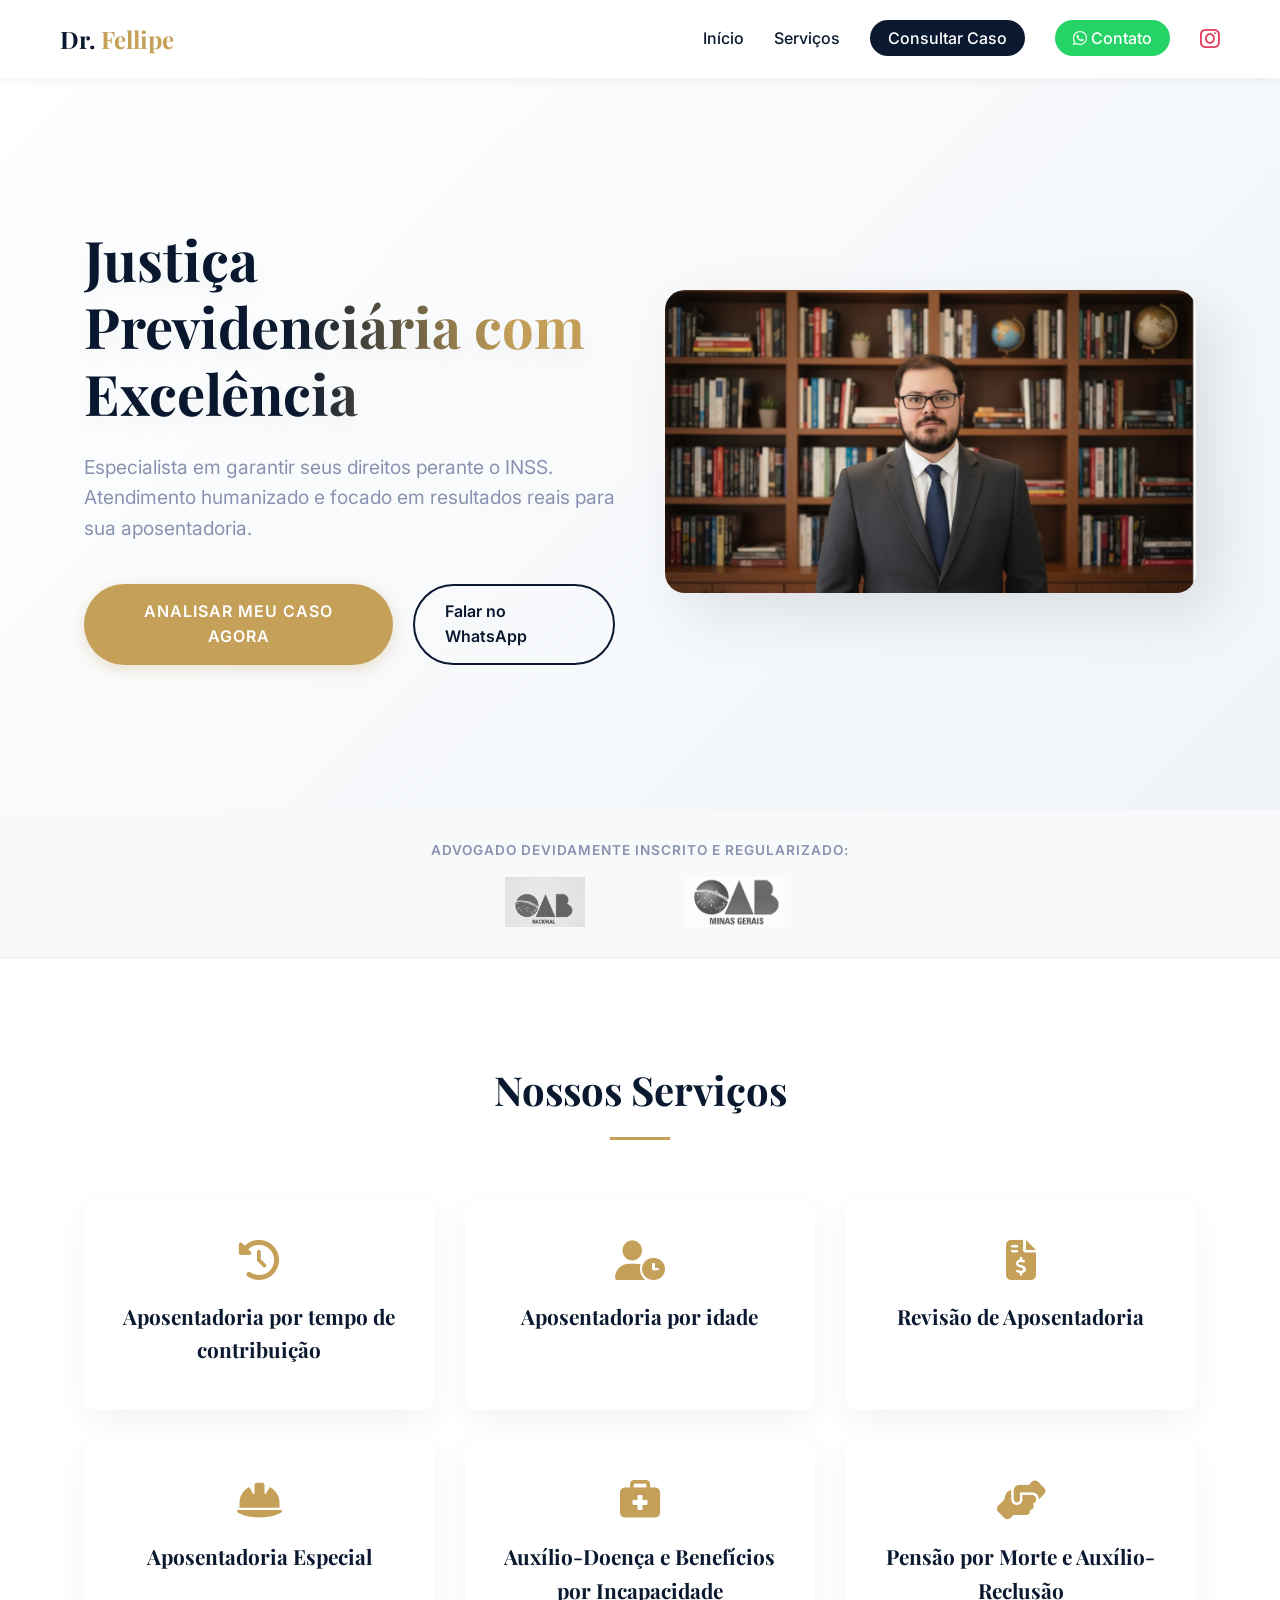
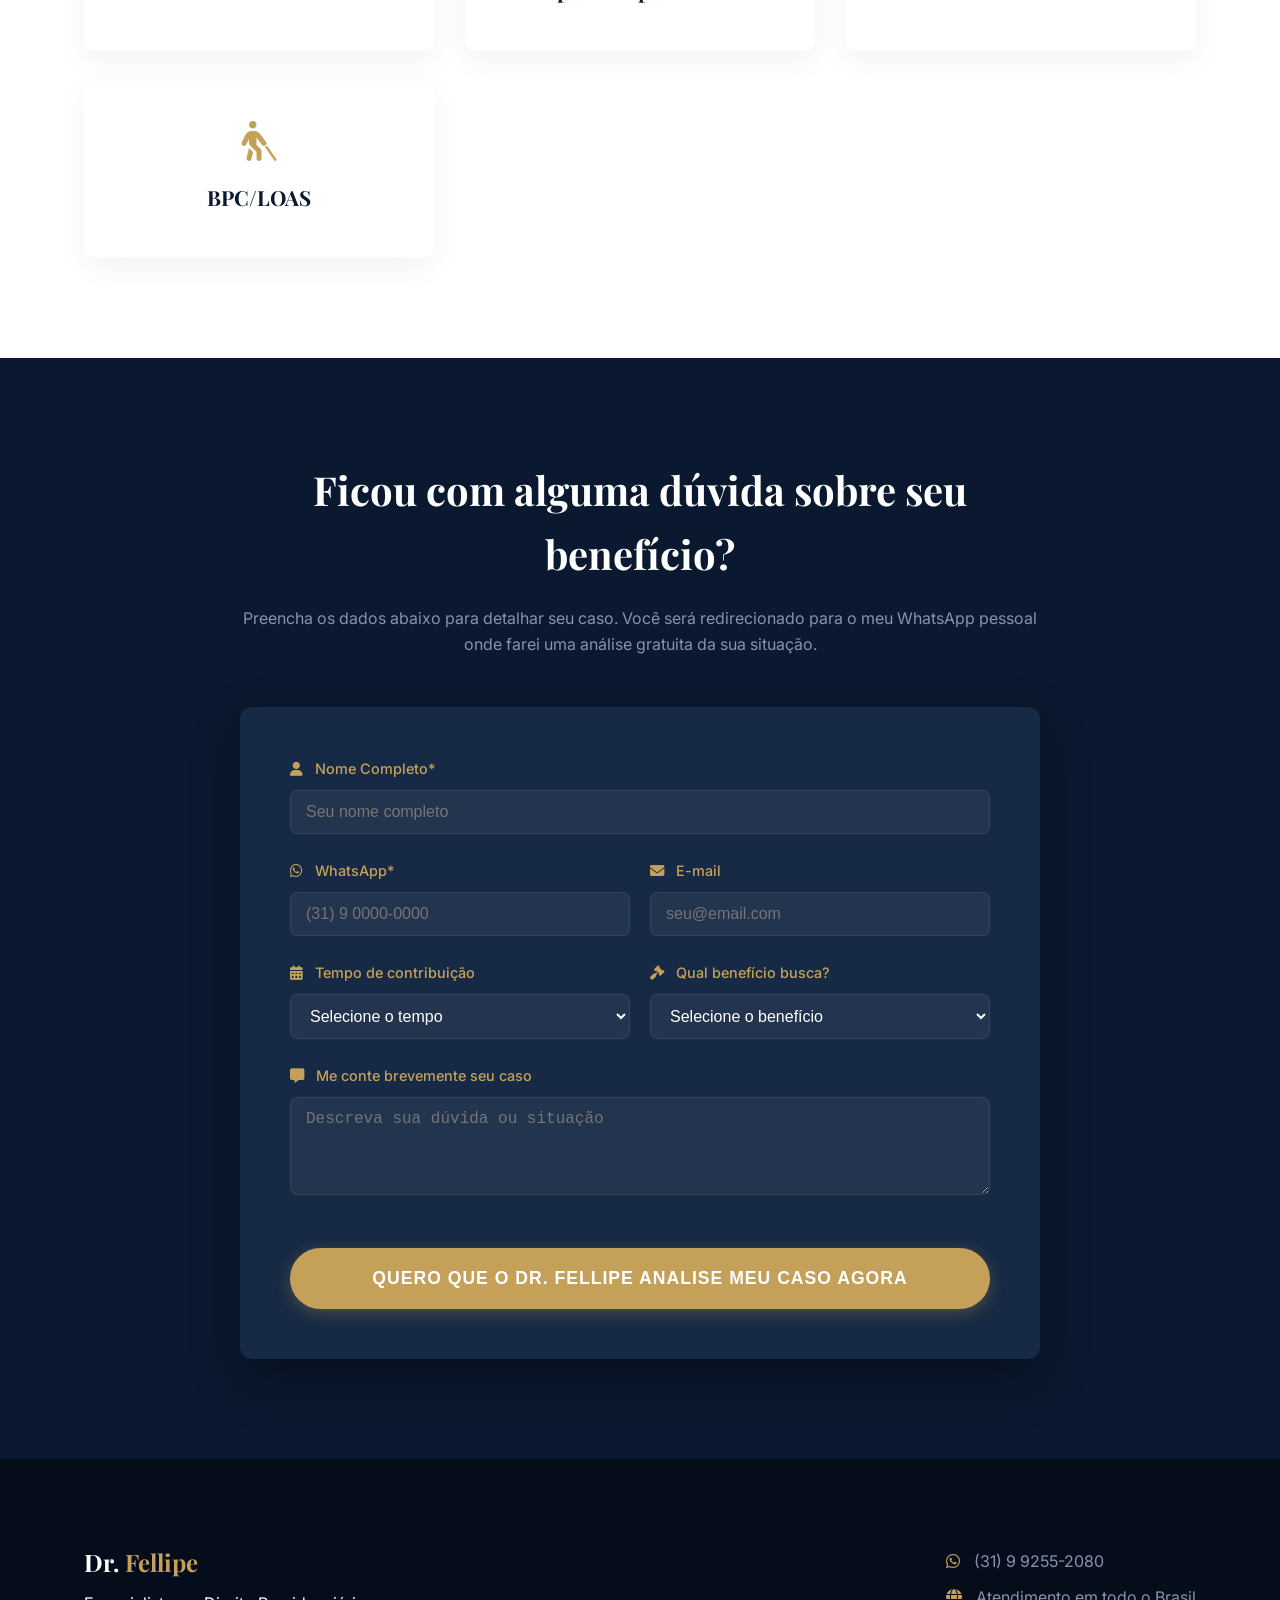
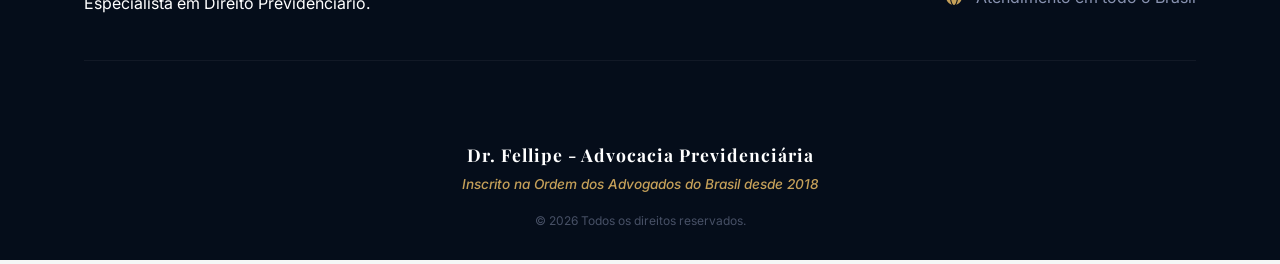
==== index.html @ ccba26e8 "Add files via upload" ====
<!DOCTYPE html>
<html lang="pt-BR">

<head>
    <meta charset="UTF-8">
    <meta name="viewport" content="width=device-width, initial-scale=1.0">
    <title>Dr. Fellipe - Advocacia Previdenciária especializada</title>
    <meta name="description"
        content="Consultoria especializada em aposentadorias, revisões e benefícios do INSS. Dr. Fellipe - Atendimento humanizado e focado em resultados reais para você.">
    <!-- Open Graph -->
    <meta property="og:title" content="Dr. Fellipe - Advocacia Previdenciária">
    <meta property="og:description" content="Sua aposentadoria com quem entende do assunto.">
    <meta property="og:type" content="website">
    <!-- Fonts -->
    <link rel="preconnect" href="https://fonts.googleapis.com">
    <link rel="preconnect" href="https://fonts.gstatic.com" crossorigin>
    <link
        href="https://fonts.googleapis.com/css2?family=Inter:wght@300;400;600;700&family=Playfair+Display:wght@400;700&display=swap"
        rel="stylesheet">
    <!-- Font Awesome -->
    <link rel="stylesheet" href="https://cdnjs.cloudflare.com/ajax/libs/font-awesome/6.4.0/css/all.min.css">
    <!-- Styles -->
    <link rel="stylesheet" href="style.css">
</head>

<body>

    <!-- Header / Nav -->
    <header>
        <nav class="container">
            <div class="logo">Dr. <span>Fellipe</span></div>
            <ul class="nav-links">
                <li><a href="#home">Início</a></li>
                <li><a href="#servicos">Serviços</a></li>
                <li><a href="#analise" class="btn-cta-nav">Consultar Caso</a></li>
                <li><a href="https://wa.me/5531992552080" class="btn-whatsapp-nav"><i class="fab fa-whatsapp"></i>
                        Contato</a></li>
                <li><a href="https://www.instagram.com/fellipe_rosse/" target="_blank" class="nav-instagram"><i
                            class="fab fa-instagram"></i></a></li>
            </ul>
        </nav>
    </header>

    <!-- Hero Section -->
    <section id="home" class="hero">
        <div class="container hero-content">
            <div class="hero-text">
                <h1>Justiça Previdenciária com <span class="highlight">Excelência</span></h1>
                <p>Especialista em garantir seus direitos perante o INSS. Atendimento humanizado e focado em resultados
                    reais para sua aposentadoria.</p>
                <div class="hero-btns">
                    <a href="#analise" class="btn btn-gold">Analisar meu caso agora</a>
                    <a href="https://wa.me/5531992552080" class="btn-outline">Falar no WhatsApp</a>
                </div>
            </div>
            <div class="hero-image">
                <img src="dr-fellipe.jpg" alt="Dr. Fellipe - Advogado Previdenciarista">
            </div>
        </div>
    </section>

    <!-- Trust Section (OAB Logos) -->
    <section class="trust-section">
        <div class="container trust-container">
            <p>Advogado devidamente inscrito e regularizado:</p>
            <div class="logo-grid">
                <div class="trust-logo">
                    <img src="oab-nacional.png" alt="OAB Nacional - Conselho Federal"
                        onerror="this.parentElement.innerHTML='<span class=\'logo-placeholder\'>OAB Nacional</span>'">
                </div>
                <div class="trust-logo">
                    <img src="oab-mg.png" alt="OAB Minas Gerais"
                        onerror="this.parentElement.innerHTML='<span class=\'logo-placeholder\'>OAB MG</span>'">
                </div>
            </div>
        </div>
    </section>

    <!-- Services Section -->
    <section id="servicos" class="services">
        <div class="container">
            <h2 class="section-title">Nossos Serviços</h2>
            <div class="services-grid">
                <!-- Cards will be styled in CSS -->
                <div class="service-card">
                    <i class="fas fa-history"></i>
                    <h3>Aposentadoria por tempo de contribuição</h3>
                    <p class="service-description">Para quem completou o tempo necessário antes ou depois da Reforma da
                        Previdência.</p>
                </div>
                <div class="service-card">
                    <i class="fas fa-user-clock"></i>
                    <h3>Aposentadoria por idade</h3>
                    <p class="service-description">Garantia para quem atingiu a idade mínima e o tempo de carência
                        exigido.</p>
                </div>
                <div class="service-card">
                    <i class="fas fa-file-invoice-dollar"></i>
                    <h3>Revisão de Aposentadoria</h3>
                    <p class="service-description">Analise se o cálculo do seu benefício está correto e se você pode
                        receber atrasados.</p>
                </div>
                <div class="service-card">
                    <i class="fas fa-hard-hat"></i>
                    <h3>Aposentadoria Especial</h3>
                    <p class="service-description">Benefício para trabalhadores expostos a agentes nocivos à saúde ou
                        perigosos.</p>
                </div>
                <div class="service-card">
                    <i class="fas fa-briefcase-medical"></i>
                    <h3>Auxílio-Doença e Benefícios por Incapacidade</h3>
                    <p class="service-description">Suporte para quem está temporariamente ou permanentemente incapaz de
                        trabalhar.</p>
                </div>
                <div class="service-card">
                    <i class="fas fa-hands-helping"></i>
                    <h3>Pensão por Morte e Auxílio-Reclusão</h3>
                    <p class="service-description">Proteção financeira para os dependentes do segurado em momentos
                        difíceis.</p>
                </div>
                <div class="service-card">
                    <i class="fas fa-blind"></i>
                    <h3>BPC/LOAS</h3>
                    <p class="service-description">Benefício assistencial para idosos ou pessoas com deficiência em
                        situação de vulnerabilidade.</p>
                </div>
            </div>
        </div>
    </section>

    <!-- Funnel / Lead Generation Section -->
    <section id="analise" class="funnel">
        <div class="container">
            <div class="funnel-container">
                <div class="funnel-header">
                    <h2>Ficou com alguma dúvida sobre seu benefício?</h2>
                    <p>Preencha os dados abaixo para detalhar seu caso. Você será redirecionado para o meu WhatsApp
                        pessoal onde farei uma análise gratuita da sua situação.</p>
                </div>
                <form id="leadForm" class="lead-form">
                    <div class="form-group">
                        <label for="nome"><i class="fas fa-user"></i> Nome Completo*</label>
                        <input type="text" id="nome" name="nome" placeholder="Seu nome completo" required>
                    </div>

                    <div class="form-row">
                        <div class="form-group">
                            <label for="whatsapp"><i class="fab fa-whatsapp"></i> WhatsApp*</label>
                            <input type="text" id="whatsapp" name="whatsapp" placeholder="(31) 9 0000-0000" required>
                        </div>
                        <div class="form-group">
                            <label for="email"><i class="fas fa-envelope"></i> E-mail</label>
                            <input type="email" id="email" name="email" placeholder="seu@email.com">
                        </div>
                    </div>

                    <div class="form-row">
                        <div class="form-group">
                            <label for="tempo"><i class="fas fa-calendar-alt"></i> Tempo de contribuição</label>
                            <select id="tempo" name="tempo">
                                <option value="">Selecione o tempo</option>
                                <option value="menos-15">Menos de 15 anos</option>
                                <option value="15-25">15 a 25 anos</option>
                                <option value="25-35">25 a 35 anos</option>
                                <option value="mais-35">Mais de 35 anos</option>
                                <option value="não-sei">Não sei ao certo</option>
                            </select>
                        </div>
                        <div class="form-group">
                            <label for="beneficio"><i class="fas fa-gavel"></i> Qual benefício busca?</label>
                            <select id="beneficio" name="beneficio">
                                <option value="">Selecione o benefício</option>
                                <option value="tempo">Aposentadoria por tempo</option>
                                <option value="especial">Aposentadoria especial</option>
                                <option value="revisao">Revisão de benefício</option>
                                <option value="auxilio">Auxílio-doença</option>
                                <option value="pensao">Pensão</option>
                                <option value="outro">Outro</option>
                            </select>
                        </div>
                    </div>

                    <div class="form-group">
                        <label for="caso"><i class="fas fa-comment-alt"></i> Me conte brevemente seu caso</label>
                        <textarea id="caso" name="caso" rows="4"
                            placeholder="Descreva sua dúvida ou situação"></textarea>
                    </div>

                    <button type="submit" class="btn btn-gold btn-block">
                        Quero que o Dr. Fellipe analise meu caso agora
                    </button>
                </form>
            </div>
        </div>
    </section>

    </section>

    <footer>
        <div class="container">
            <div class="footer-content">
                <div class="footer-info">
                    <div class="logo">Dr. <span>Fellipe</span></div>
                    <p>Especialista em Direito Previdenciário.</p>
                </div>
                <div class="footer-contact">
                    <p><i class="fab fa-whatsapp"></i> (31) 9 9255-2080</p>
                    <p><i class="fas fa-globe"></i> Atendimento em todo o Brasil</p>
                </div>
            </div>
            <div class="footer-bottom">
                <p class="footer-credential">Dr. Fellipe - Advocacia Previdenciária</p>
                <p class="footer-oab">Inscrito na Ordem dos Advogados do Brasil desde 2018</p>
                <p class="footer-rights">&copy; 2026 Todos os direitos reservados.</p>
            </div>
        </div>
    </footer>

    <script src="script.js"></script>
</body>

</html>
---- style.css ----
:root {
    /* Color Palette */
    --primary-dark: #0A192F;
    --primary-light: #172A45;
    --accent-gold: #C5A059;
    --accent-gold-hover: #D4AF37;
    --text-light: #F8F9FA;
    --text-muted: #8892B0;
    --white: #FFFFFF;
    --bg-light: #F4F7F6;

    /* Typography */
    --font-heading: 'Playfair Display', serif;
    --font-body: 'Inter', sans-serif;

    /* Glassmorphism */
    --glass-bg: rgba(255, 255, 255, 0.05);
    --glass-border: rgba(255, 255, 255, 0.1);
    --glass-shadow: 0 8px 32px 0 rgba(0, 0, 0, 0.37);

    /* Layout */
    --section-padding: 100px 5%;
    --border-radius: 12px;
    --transition: all 0.3s ease;
}

* {
    margin: 0;
    padding: 0;
    box-sizing: border-box;
}

body {
    font-family: var(--font-body);
    color: var(--primary-dark);
    background-color: var(--bg-light);
    line-height: 1.6;
    overflow-x: hidden;
}

h1,
h2,
h3,
h4 {
    font-family: var(--font-heading);
    color: var(--primary-dark);
}

a {
    text-decoration: none;
    transition: var(--transition);
}

ul {
    list-style: none;
}

.container {
    max-width: 1200px;
    margin: 0 auto;
    padding: 0 20px;
}

/* Button Styles */
.btn {
    display: inline-block;
    padding: 15px 35px;
    border-radius: 50px;
    font-weight: 600;
    cursor: pointer;
    text-align: center;
    border: none;
    font-size: 1rem;
    transition: var(--transition);
    text-transform: uppercase;
    letter-spacing: 1px;
}

.btn-gold {
    background-color: var(--accent-gold);
    color: var(--white);
    box-shadow: 0 4px 15px rgba(197, 160, 89, 0.3);
}

.btn-gold:hover {
    background-color: var(--accent-gold-hover);
    transform: translateY(-3px);
    box-shadow: 0 6px 20px rgba(197, 160, 89, 0.4);
}

/* Header */
header {
    background-color: var(--white);
    padding: 20px 0;
    position: fixed;
    width: 100%;
    top: 0;
    z-index: 1000;
    box-shadow: 0 2px 10px rgba(0, 0, 0, 0.05);
}

header .container {
    display: flex;
    justify-content: space-between;
    align-items: center;
}

.logo {
    font-family: var(--font-heading);
    font-size: 1.5rem;
    font-weight: 700;
    color: var(--primary-dark);
}

.logo span {
    color: var(--accent-gold);
}

.nav-links {
    display: flex;
    align-items: center;
    gap: 30px;
}

.nav-links a {
    color: var(--primary-dark);
    font-weight: 500;
}

.nav-links a:hover {
    color: var(--accent-gold);
}

/* Floating Social Sidebar removed */

.nav-instagram {
    font-size: 1.4rem;
    color: #e4405f !important;
    /* Instagram Pink */
    display: flex;
    align-items: center;
    transition: var(--transition);
}

.nav-instagram:hover {
    transform: scale(1.1);
    color: #bc1888 !important;
}

.btn-cta-nav {
    background-color: var(--primary-dark);
    color: white !important;
    padding: 8px 18px;
    border-radius: 50px;
}

.btn-cta-nav:hover {
    background-color: var(--primary-light);
    transform: scale(1.05);
}

.btn-whatsapp-nav {
    background-color: #25D366;
    color: white !important;
    padding: 8px 18px;
    border-radius: 50px;
}

/* Hero Section */
.hero {
    padding: 180px 5% 100px;
    background: linear-gradient(135deg, #ffffff 0%, #f0f4f8 100%);
    min-height: 90vh;
    display: flex;
    align-items: center;
}

.hero-content {
    display: grid;
    grid-template-columns: 1fr 1fr;
    gap: 50px;
    align-items: center;
}

.hero-text h1 {
    font-size: 3.5rem;
    line-height: 1.2;
    margin-bottom: 25px;
    background: linear-gradient(to right, var(--primary-dark) 20%, var(--accent-gold) 40%, var(--accent-gold) 60%, var(--primary-dark) 80%);
    background-size: 200% auto;
    color: #000;
    background-clip: text;
    text-fill-color: transparent;
    -webkit-background-clip: text;
    -webkit-text-fill-color: transparent;
    animation: shine 5s linear infinite;
    text-shadow: 0 10px 20px rgba(0, 0, 0, 0.05);
}

@keyframes shine {
    to {
        background-position: 200% center;
    }
}

.hero-text h1 .highlight {
    color: inherit;
    background: none;
}

.hero-text p {
    font-size: 1.2rem;
    color: var(--text-muted);
    margin-bottom: 40px;
}

.hero-btns {
    display: flex;
    gap: 20px;
}

.btn-outline {
    border: 2px solid var(--primary-dark);
    color: var(--primary-dark);
    padding: 13px 30px;
    border-radius: 50px;
    font-weight: 600;
}

.hero-image {
    position: relative;
}

.hero-image img {
    width: 100%;
    border-radius: 20px;
    box-shadow: 20px 20px 60px rgba(0, 0, 0, 0.1);
}

/* Trust / OAB Logos Section */
.trust-section {
    padding: 30px 0;
    background-color: #f8f9fa;
    border-bottom: 1px solid rgba(0, 0, 0, 0.05);
    text-align: center;
}

.trust-container p {
    font-size: 0.85rem;
    color: var(--text-muted);
    margin-bottom: 15px;
    text-transform: uppercase;
    letter-spacing: 1px;
    font-weight: 600;
}

.logo-grid {
    display: flex;
    justify-content: center;
    align-items: center;
    gap: 40px;
    flex-wrap: wrap;
}

.trust-logo {
    height: 50px;
    /* Reduced height for better fit */
    width: 150px;
    /* Fixed width to ensure equal spacing/weight */
    display: flex;
    align-items: center;
    justify-content: center;
    opacity: 0.8;
    transition: var(--transition);
    filter: grayscale(100%);
}

.trust-logo:hover {
    opacity: 1;
    filter: grayscale(0%);
    transform: translateY(-2px);
}

.trust-logo img {
    max-height: 100%;
    max-width: 100%;
    width: auto;
    height: auto;
    object-fit: contain;
}

.logo-placeholder {
    font-weight: 700;
    color: var(--primary-dark);
    font-size: 1.1rem;
    padding: 10px 20px;
    border: 2px solid var(--accent-gold);
    border-radius: 8px;
    background: white;
}

/* Services Section */
.services {
    padding: var(--section-padding);
    background-color: var(--white);
}

.section-title {
    text-align: center;
    font-size: 2.5rem;
    margin-bottom: 60px;
    position: relative;
}

.section-title::after {
    content: '';
    display: block;
    width: 60px;
    height: 3px;
    background: var(--accent-gold);
    margin: 15px auto 0;
}

.services-grid {
    display: grid;
    grid-template-columns: repeat(auto-fit, minmax(280px, 1fr));
    gap: 30px;
}

.service-card {
    background: var(--white);
    padding: 40px 30px;
    border-radius: var(--border-radius);
    text-align: center;
    box-shadow: 0 10px 30px rgba(0, 0, 0, 0.05);
    transition: var(--transition);
    border-bottom: 4px solid transparent;
}

.service-card:hover {
    transform: translateY(-10px);
    border-bottom-color: var(--accent-gold);
    box-shadow: 0 15px 40px rgba(0, 0, 0, 0.08);
}

.service-card i {
    font-size: 2.5rem;
    color: var(--accent-gold);
    margin-bottom: 20px;
}

.service-card h3 {
    font-size: 1.3rem;
    color: var(--primary-dark);
}

.service-card {
    cursor: pointer;
}

.service-description {
    max-height: 0;
    overflow: hidden;
    opacity: 0;
    transition: all 0.5s ease;
    font-size: 0.95rem;
    color: var(--text-muted);
    margin-top: 0;
}

.service-card.active {
    border-bottom-color: var(--accent-gold);
    background: #fdfdfd;
}

.service-card.active .service-description {
    max-height: 200px;
    opacity: 1;
    margin-top: 15px;
}

.service-card.active i {
    transform: scale(1.1);
}

/* Funnel Section */
.funnel {
    padding: var(--section-padding);
    background-color: var(--primary-dark);
    color: var(--white);
}

.funnel-container {
    max-width: 800px;
    margin: 0 auto;
}

.funnel-header {
    text-align: center;
    margin-bottom: 50px;
}

.funnel-header h2 {
    color: var(--white);
    font-size: 2.5rem;
    margin-bottom: 20px;
}

.funnel-header p {
    color: var(--text-muted);
}

.lead-form {
    background: var(--primary-light);
    padding: 50px;
    border-radius: var(--border-radius);
    box-shadow: 0 20px 50px rgba(0, 0, 0, 0.3);
}

.form-group {
    margin-bottom: 25px;
}

.form-row {
    display: grid;
    grid-template-columns: 1fr 1fr;
    gap: 20px;
}

.lead-form label {
    display: block;
    margin-bottom: 10px;
    color: var(--accent-gold);
    font-weight: 500;
    font-size: 0.9rem;
}

.lead-form label i {
    margin-right: 8px;
}

.lead-form input,
.lead-form select,
.lead-form textarea {
    width: 100%;
    padding: 12px 15px;
    border-radius: 8px;
    border: 1px solid rgba(255, 197, 160, 0.1);
    background: rgba(255, 255, 255, 0.05);
    color: var(--white);
    font-size: 1rem;
    transition: var(--transition);
}

/* Fix for select options visibility on dark background */
.lead-form select option {
    background-color: var(--primary-light);
    color: var(--white);
}

.lead-form input:focus,
.lead-form select:focus,
.lead-form textarea:focus {
    outline: none;
    border-color: var(--accent-gold);
    background: rgba(255, 255, 255, 0.1);
}

.btn-block {
    width: 100%;
    padding: 20px;
    font-size: 1.1rem;
    margin-top: 20px;
}

/* Footer */
footer {
    padding: 80px 5% 30px;
    background: #050d1a;
    color: var(--white);
}

.footer-content {
    display: flex;
    justify-content: space-between;
    align-items: center;
    margin-bottom: 50px;
    border-bottom: 1px solid rgba(255, 255, 255, 0.05);
    padding-bottom: 40px;
}

.footer-info .logo {
    color: var(--white);
    margin-bottom: 10px;
}

.footer-contact p {
    margin: 10px 0;
    color: var(--text-muted);
}

.footer-contact i {
    color: var(--accent-gold);
    margin-right: 10px;
}

.footer-bottom {
    text-align: center;
    color: var(--text-muted);
    font-size: 0.85rem;
    padding-top: 30px;
}

.footer-credential {
    color: var(--white);
    font-weight: 700;
    font-family: var(--font-heading);
    font-size: 1.1rem;
    letter-spacing: 1px;
    margin-bottom: 5px;
}

.footer-oab {
    color: var(--accent-gold);
    font-weight: 500;
    margin-bottom: 15px;
    font-style: italic;
}

.footer-rights {
    font-size: 0.75rem;
    opacity: 0.5;
}

/* Responsive */
@media (max-width: 992px) {
    .hero-content {
        grid-template-columns: 1fr;
        text-align: center;
    }

    .hero-btns {
        justify-content: center;
    }

    .hero-image {
        order: -1;
        max-width: 500px;
        margin: 0 auto;
    }

    .hero-text h1 {
        font-size: 2.5rem;
    }

    .form-row {
        grid-template-columns: 1fr;
    }
}

@media (max-width: 768px) {
    .nav-links {
        display: none;
    }

    .hero {
        padding-top: 120px;
    }
}
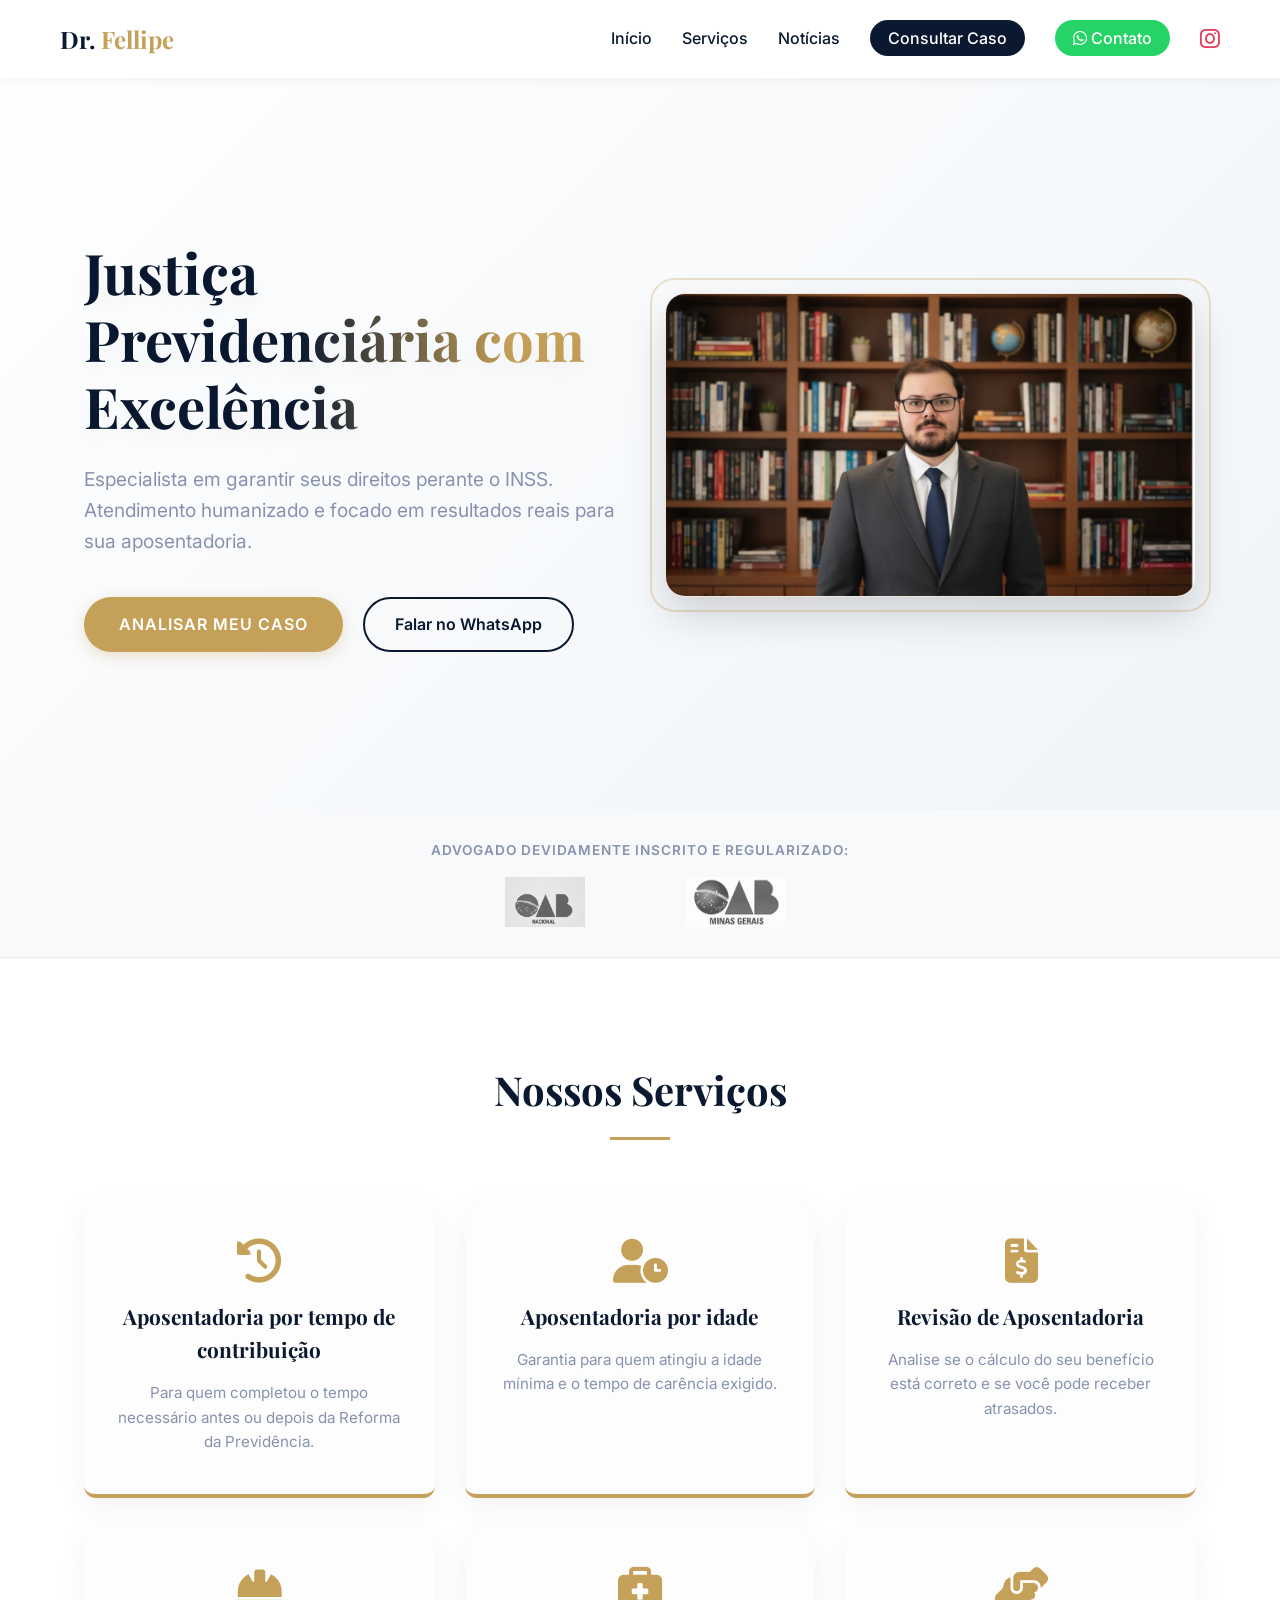
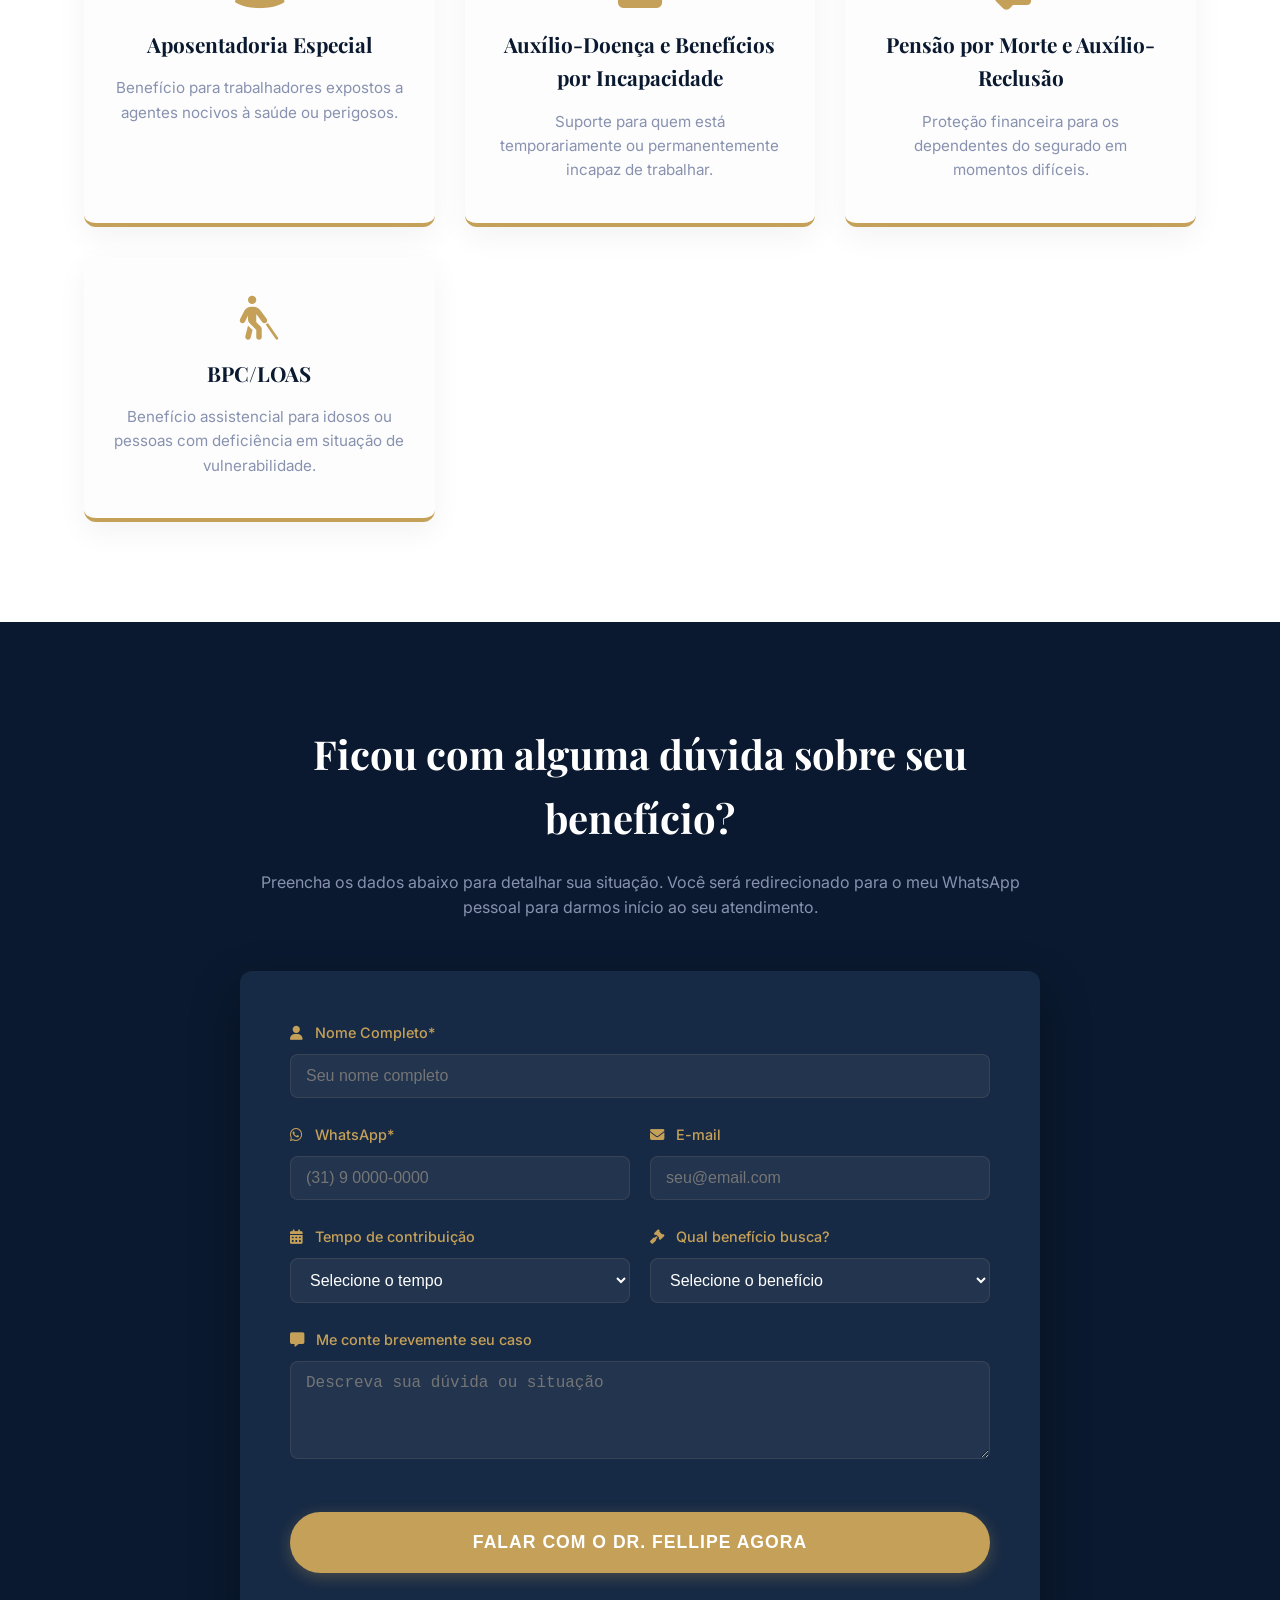
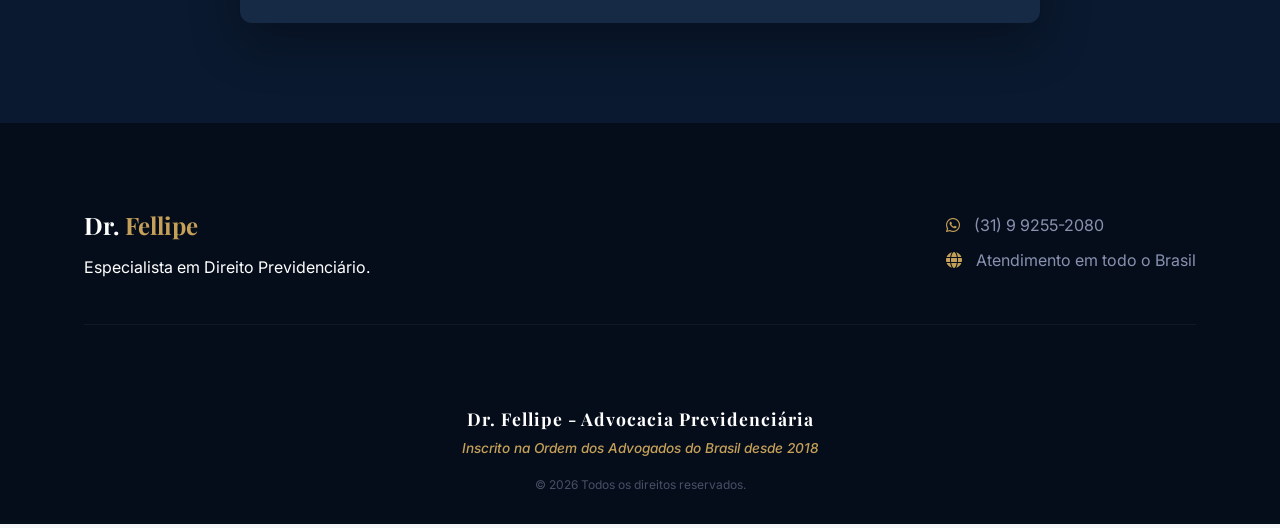
==== commit 5fb761cf: "Add files via upload" ====
--- a/index.html
+++ b/index.html
@@ -2,11 +2,45 @@
 <html lang="pt-BR">
 
 <head>
+    <!-- Google tag (gtag.js) -->
+    <script async src="https://www.googletagmanager.com/gtag/js?id=G-FZ1FF92RK1"></script>
+    <script>
+        window.dataLayer = window.dataLayer || [];
+        function gtag() { dataLayer.push(arguments); }
+        gtag('js', new Date());
+        gtag('config', 'G-FZ1FF92RK1');
+    </script>
     <meta charset="UTF-8">
     <meta name="viewport" content="width=device-width, initial-scale=1.0">
     <title>Dr. Fellipe - Advocacia Previdenciária especializada</title>
     <meta name="description"
         content="Consultoria especializada em aposentadorias, revisões e benefícios do INSS. Dr. Fellipe - Atendimento humanizado e focado em resultados reais para você.">
+    <!-- Favicon -->
+    <link rel="icon" type="image/svg+xml" href="favicon.svg">
+    <!-- Schema.org JSON-LD -->
+    <script type="application/ld+json">
+    {
+        "@context": "https://schema.org",
+        "@type": "Attorney",
+        "name": "Dr. Fellipe - Advocacia Previdenciária",
+        "description": "Consultoria especializada em aposentadorias, revisões e benefícios do INSS. Atendimento humanizado e focado em resultados reais.",
+        "url": "https://drfellipe.com.br",
+        "telephone": "+5531992552080",
+        "areaServed": "BR",
+        "priceRange": "$$",
+        "knowsAbout": ["Direito Previdenciário", "Aposentadoria", "Revisão de Benefício", "INSS", "BPC/LOAS"],
+        "sameAs": [
+            "https://www.instagram.com/fellipe_rosse/"
+        ],
+        "contactPoint": {
+            "@type": "ContactPoint",
+            "telephone": "+5531992552080",
+            "contactType": "customer service",
+            "availableLanguage": "Portuguese"
+        }
+    }
+    </script>
+
     <!-- Open Graph -->
     <meta property="og:title" content="Dr. Fellipe - Advocacia Previdenciária">
     <meta property="og:description" content="Sua aposentadoria com quem entende do assunto.">
@@ -25,13 +59,27 @@
 
 <body>
 
+    <!-- Loading Spinner -->
+    <div id="page-loader" class="page-loader">
+        <div class="loader-content">
+            <div class="loader-spinner"></div>
+            <div class="loader-logo">Dr. <span>Fellipe</span></div>
+        </div>
+    </div>
+
     <!-- Header / Nav -->
     <header>
         <nav class="container">
             <div class="logo">Dr. <span>Fellipe</span></div>
-            <ul class="nav-links">
+            <button class="hamburger" id="hamburger" aria-label="Abrir menu">
+                <span class="hamburger-line"></span>
+                <span class="hamburger-line"></span>
+                <span class="hamburger-line"></span>
+            </button>
+            <ul class="nav-links" id="navLinks">
                 <li><a href="#home">Início</a></li>
                 <li><a href="#servicos">Serviços</a></li>
+                <li><a href="noticias.html">Notícias</a></li>
                 <li><a href="#analise" class="btn-cta-nav">Consultar Caso</a></li>
                 <li><a href="https://wa.me/5531992552080" class="btn-whatsapp-nav"><i class="fab fa-whatsapp"></i>
                         Contato</a></li>
@@ -42,14 +90,16 @@
     </header>
 
     <!-- Hero Section -->
-    <section id="home" class="hero">
+    <section id="home" class="hero reveal">
+
         <div class="container hero-content">
             <div class="hero-text">
                 <h1>Justiça Previdenciária com <span class="highlight">Excelência</span></h1>
                 <p>Especialista em garantir seus direitos perante o INSS. Atendimento humanizado e focado em resultados
                     reais para sua aposentadoria.</p>
                 <div class="hero-btns">
-                    <a href="#analise" class="btn btn-gold">Analisar meu caso agora</a>
+                    <a href="#analise" class="btn btn-gold">Analisar meu caso</a>
+
                     <a href="https://wa.me/5531992552080" class="btn-outline">Falar no WhatsApp</a>
                 </div>
             </div>
@@ -60,7 +110,8 @@
     </section>
 
     <!-- Trust Section (OAB Logos) -->
-    <section class="trust-section">
+    <section class="trust-section reveal">
+
         <div class="container trust-container">
             <p>Advogado devidamente inscrito e regularizado:</p>
             <div class="logo-grid">
@@ -77,66 +128,70 @@
     </section>
 
     <!-- Services Section -->
-    <section id="servicos" class="services">
+    <section id="servicos" class="services reveal">
+
         <div class="container">
             <h2 class="section-title">Nossos Serviços</h2>
             <div class="services-grid">
                 <!-- Cards will be styled in CSS -->
-                <div class="service-card">
+                <div class="service-card reveal">
                     <i class="fas fa-history"></i>
                     <h3>Aposentadoria por tempo de contribuição</h3>
                     <p class="service-description">Para quem completou o tempo necessário antes ou depois da Reforma da
                         Previdência.</p>
                 </div>
-                <div class="service-card">
+                <div class="service-card reveal">
                     <i class="fas fa-user-clock"></i>
                     <h3>Aposentadoria por idade</h3>
                     <p class="service-description">Garantia para quem atingiu a idade mínima e o tempo de carência
                         exigido.</p>
                 </div>
-                <div class="service-card">
+                <div class="service-card reveal">
                     <i class="fas fa-file-invoice-dollar"></i>
                     <h3>Revisão de Aposentadoria</h3>
                     <p class="service-description">Analise se o cálculo do seu benefício está correto e se você pode
                         receber atrasados.</p>
                 </div>
-                <div class="service-card">
+                <div class="service-card reveal">
                     <i class="fas fa-hard-hat"></i>
                     <h3>Aposentadoria Especial</h3>
                     <p class="service-description">Benefício para trabalhadores expostos a agentes nocivos à saúde ou
                         perigosos.</p>
                 </div>
-                <div class="service-card">
+                <div class="service-card reveal">
                     <i class="fas fa-briefcase-medical"></i>
                     <h3>Auxílio-Doença e Benefícios por Incapacidade</h3>
                     <p class="service-description">Suporte para quem está temporariamente ou permanentemente incapaz de
                         trabalhar.</p>
                 </div>
-                <div class="service-card">
+                <div class="service-card reveal">
                     <i class="fas fa-hands-helping"></i>
                     <h3>Pensão por Morte e Auxílio-Reclusão</h3>
                     <p class="service-description">Proteção financeira para os dependentes do segurado em momentos
                         difíceis.</p>
                 </div>
-                <div class="service-card">
+                <div class="service-card reveal">
                     <i class="fas fa-blind"></i>
                     <h3>BPC/LOAS</h3>
                     <p class="service-description">Benefício assistencial para idosos ou pessoas com deficiência em
                         situação de vulnerabilidade.</p>
                 </div>
+
             </div>
         </div>
     </section>
 
     <!-- Funnel / Lead Generation Section -->
-    <section id="analise" class="funnel">
+    <section id="analise" class="funnel reveal">
+
         <div class="container">
             <div class="funnel-container">
                 <div class="funnel-header">
                     <h2>Ficou com alguma dúvida sobre seu benefício?</h2>
-                    <p>Preencha os dados abaixo para detalhar seu caso. Você será redirecionado para o meu WhatsApp
-                        pessoal onde farei uma análise gratuita da sua situação.</p>
-                </div>
+                    <p>Preencha os dados abaixo para detalhar sua situação. Você será redirecionado para o meu WhatsApp
+                        pessoal para darmos início ao seu atendimento.</p>
+                </div>
+
                 <form id="leadForm" class="lead-form">
                     <div class="form-group">
                         <label for="nome"><i class="fas fa-user"></i> Nome Completo*</label>
@@ -187,13 +242,12 @@
                     </div>
 
                     <button type="submit" class="btn btn-gold btn-block">
-                        Quero que o Dr. Fellipe analise meu caso agora
+                        Falar com o Dr. Fellipe agora
                     </button>
+
                 </form>
             </div>
         </div>
-    </section>
-
     </section>
 
     <footer>
--- a/style.css
+++ b/style.css
@@ -21,8 +21,21 @@
     /* Layout */
     --section-padding: 100px 5%;
     --border-radius: 12px;
-    --transition: all 0.3s ease;
-}
+    --transition: all 0.4s cubic-bezier(0.165, 0.84, 0.44, 1);
+}
+
+/* Scroll Reveal Classes */
+.reveal {
+    opacity: 0;
+    transform: translateY(30px);
+    transition: var(--transition);
+}
+
+.reveal.active {
+    opacity: 1;
+    transform: translateY(0);
+}
+
 
 * {
     margin: 0;
@@ -80,7 +93,27 @@
     background-color: var(--accent-gold);
     color: var(--white);
     box-shadow: 0 4px 15px rgba(197, 160, 89, 0.3);
-}
+    position: relative;
+    overflow: hidden;
+}
+
+.btn-gold::after {
+    content: '';
+    position: absolute;
+    top: -50%;
+    left: -60%;
+    width: 20%;
+    height: 200%;
+    background: rgba(255, 255, 255, 0.2);
+    transform: rotate(30deg);
+    transition: none;
+}
+
+.btn-gold:hover::after {
+    left: 140%;
+    transition: all 0.6s ease;
+}
+
 
 .btn-gold:hover {
     background-color: var(--accent-gold-hover);
@@ -164,6 +197,93 @@
     color: white !important;
     padding: 8px 18px;
     border-radius: 50px;
+}
+
+/* Hamburger Menu Button */
+.hamburger {
+    display: none;
+    flex-direction: column;
+    justify-content: center;
+    align-items: center;
+    gap: 5px;
+    width: 40px;
+    height: 40px;
+    background: none;
+    border: none;
+    cursor: pointer;
+    z-index: 1100;
+    padding: 5px;
+}
+
+.hamburger-line {
+    display: block;
+    width: 26px;
+    height: 3px;
+    background-color: var(--primary-dark);
+    border-radius: 3px;
+    transition: all 0.3s ease;
+}
+
+.hamburger.active .hamburger-line:nth-child(1) {
+    transform: rotate(45deg) translate(5px, 6px);
+}
+
+.hamburger.active .hamburger-line:nth-child(2) {
+    opacity: 0;
+}
+
+.hamburger.active .hamburger-line:nth-child(3) {
+    transform: rotate(-45deg) translate(5px, -6px);
+}
+
+/* Loading Spinner */
+.page-loader {
+    position: fixed;
+    top: 0;
+    left: 0;
+    width: 100%;
+    height: 100%;
+    background: var(--white);
+    display: flex;
+    justify-content: center;
+    align-items: center;
+    z-index: 9999;
+    transition: opacity 0.5s ease, visibility 0.5s ease;
+}
+
+.page-loader.hidden {
+    opacity: 0;
+    visibility: hidden;
+}
+
+.loader-content {
+    text-align: center;
+}
+
+.loader-spinner {
+    width: 45px;
+    height: 45px;
+    border: 4px solid rgba(10, 25, 47, 0.1);
+    border-top-color: var(--accent-gold);
+    border-radius: 50%;
+    margin: 0 auto 20px;
+    animation: spin 0.8s linear infinite;
+}
+
+@keyframes spin {
+    to { transform: rotate(360deg); }
+}
+
+.loader-logo {
+    font-family: var(--font-heading);
+    font-size: 1.5rem;
+    font-weight: 700;
+    color: var(--primary-dark);
+    letter-spacing: 1px;
+}
+
+.loader-logo span {
+    color: var(--accent-gold);
 }
 
 /* Hero Section */
@@ -234,8 +354,40 @@
 .hero-image img {
     width: 100%;
     border-radius: 20px;
-    box-shadow: 20px 20px 60px rgba(0, 0, 0, 0.1);
-}
+    box-shadow: 0 20px 40px rgba(0, 0, 0, 0.15);
+    border: 1px solid rgba(197, 160, 89, 0.2);
+    display: block;
+    transition: var(--transition);
+}
+
+.hero-image::after {
+    content: '';
+    position: absolute;
+    inset: -15px;
+    border: 2px solid var(--accent-gold);
+    border-radius: 25px;
+    z-index: -1;
+    opacity: 0.3;
+    animation: pulse-border 3s infinite ease-in-out;
+}
+
+@keyframes pulse-border {
+    0% {
+        transform: scale(1);
+        opacity: 0.1;
+    }
+
+    50% {
+        transform: scale(1.02);
+        opacity: 0.3;
+    }
+
+    100% {
+        transform: scale(1);
+        opacity: 0.1;
+    }
+}
+
 
 /* Trust / OAB Logos Section */
 .trust-section {
@@ -463,8 +615,11 @@
 .lead-form textarea:focus {
     outline: none;
     border-color: var(--accent-gold);
-    background: rgba(255, 255, 255, 0.1);
-}
+    background: rgba(255, 255, 255, 0.12);
+    transform: translateY(-2px);
+    box-shadow: 0 5px 15px rgba(0, 0, 0, 0.2);
+}
+
 
 .btn-block {
     width: 100%;
@@ -559,11 +714,51 @@
 }
 
 @media (max-width: 768px) {
+    .hamburger {
+        display: flex;
+    }
+
     .nav-links {
         display: none;
+        position: fixed;
+        top: 0;
+        left: 0;
+        width: 100%;
+        height: 100vh;
+        background: rgba(255, 255, 255, 0.98);
+        backdrop-filter: blur(20px);
+        flex-direction: column;
+        justify-content: center;
+        align-items: center;
+        gap: 25px;
+        z-index: 1050;
+    }
+
+    .nav-links.open {
+        display: flex;
+    }
+
+    .nav-links a {
+        font-size: 1.3rem;
+    }
+
+    .btn-cta-nav {
+        padding: 12px 30px !important;
+        font-size: 1.1rem;
+    }
+
+    .btn-whatsapp-nav {
+        padding: 12px 30px !important;
+        font-size: 1.1rem;
     }
 
     .hero {
         padding-top: 120px;
     }
+
+    .footer-content {
+        flex-direction: column;
+        text-align: center;
+        gap: 30px;
+    }
 }
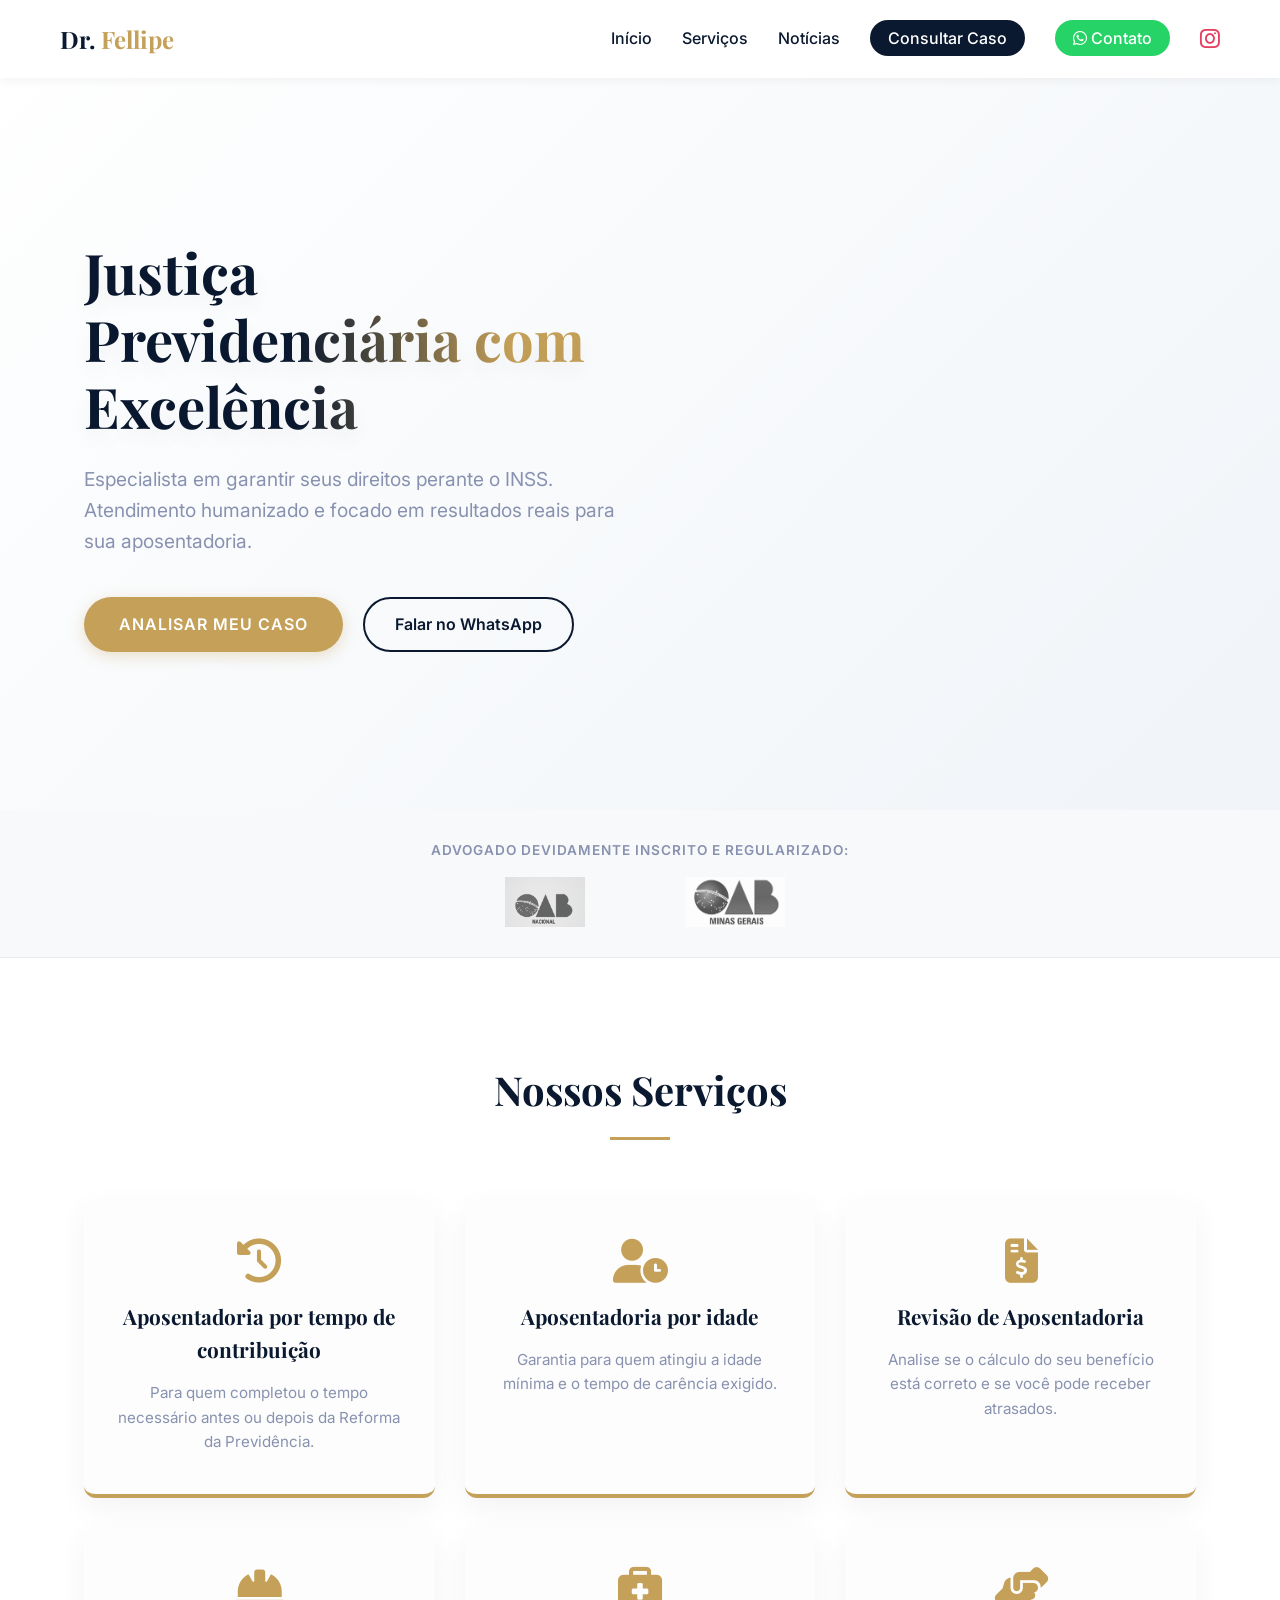
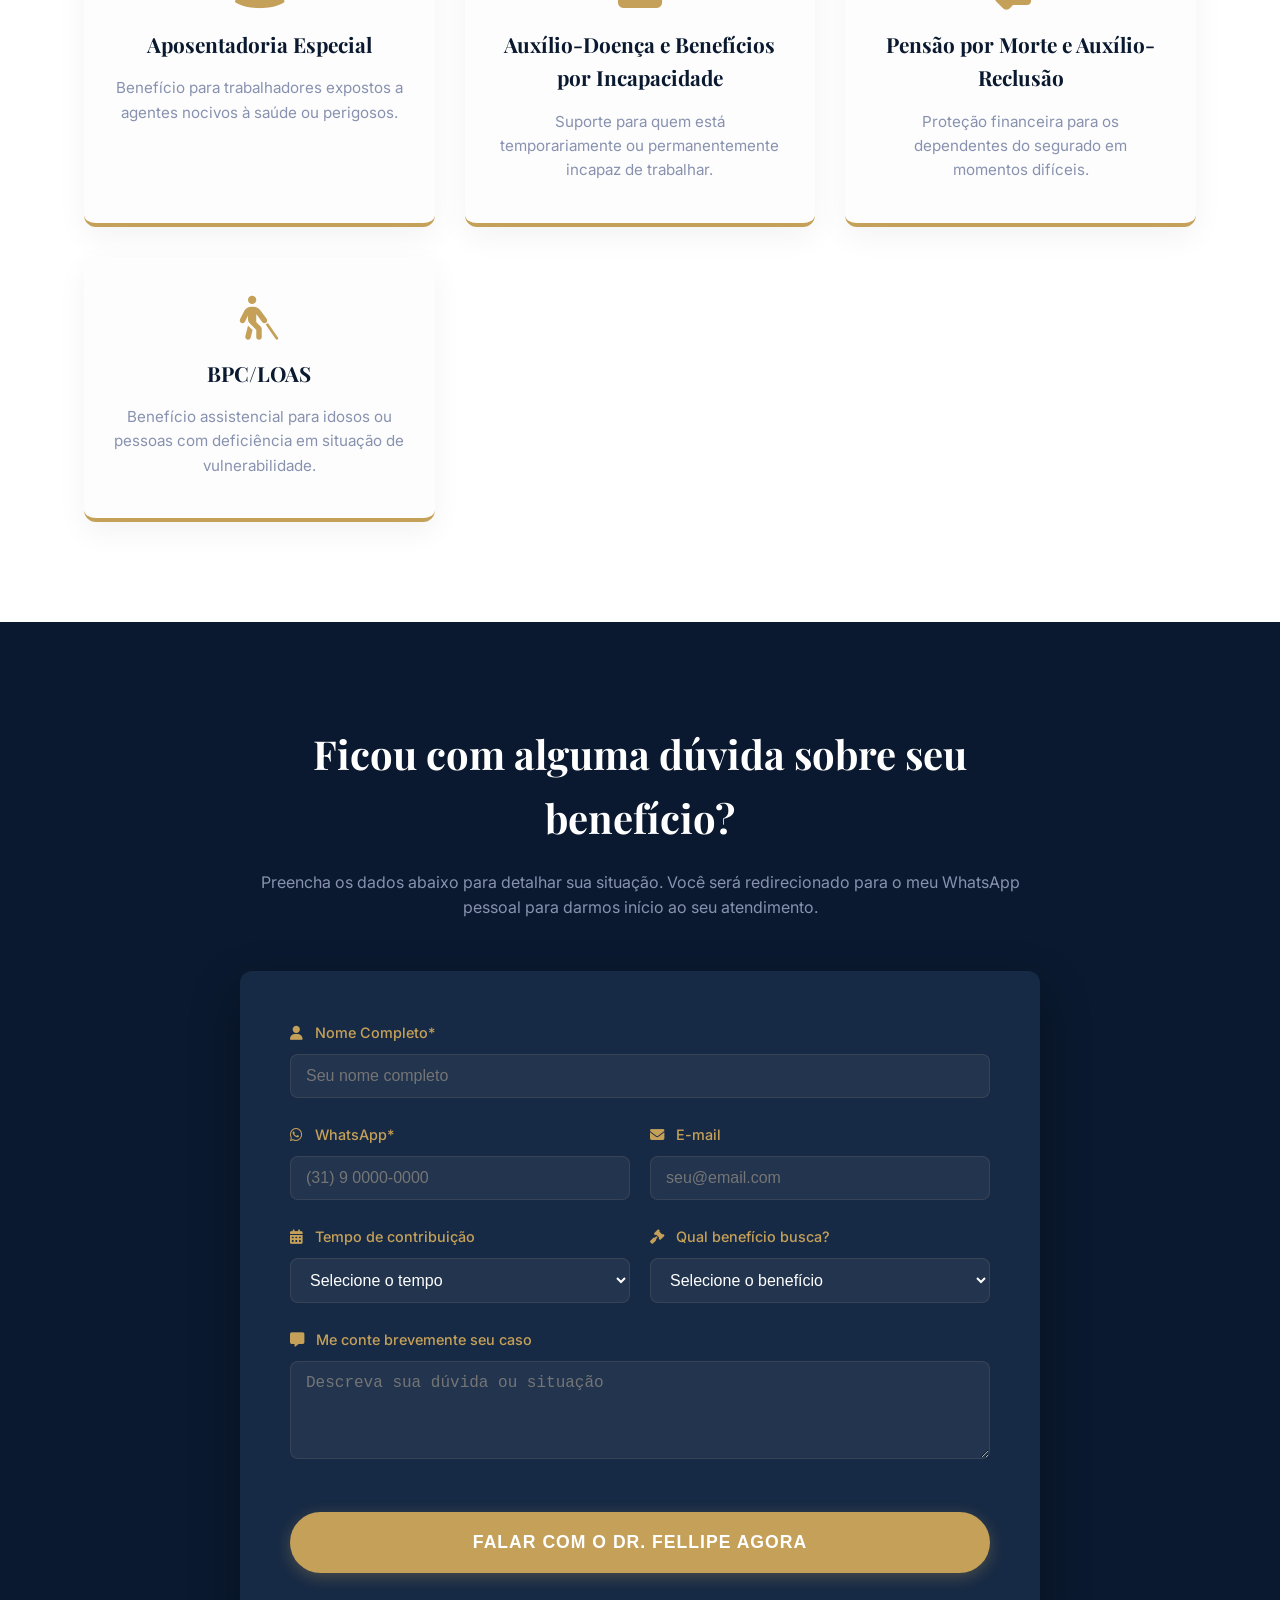
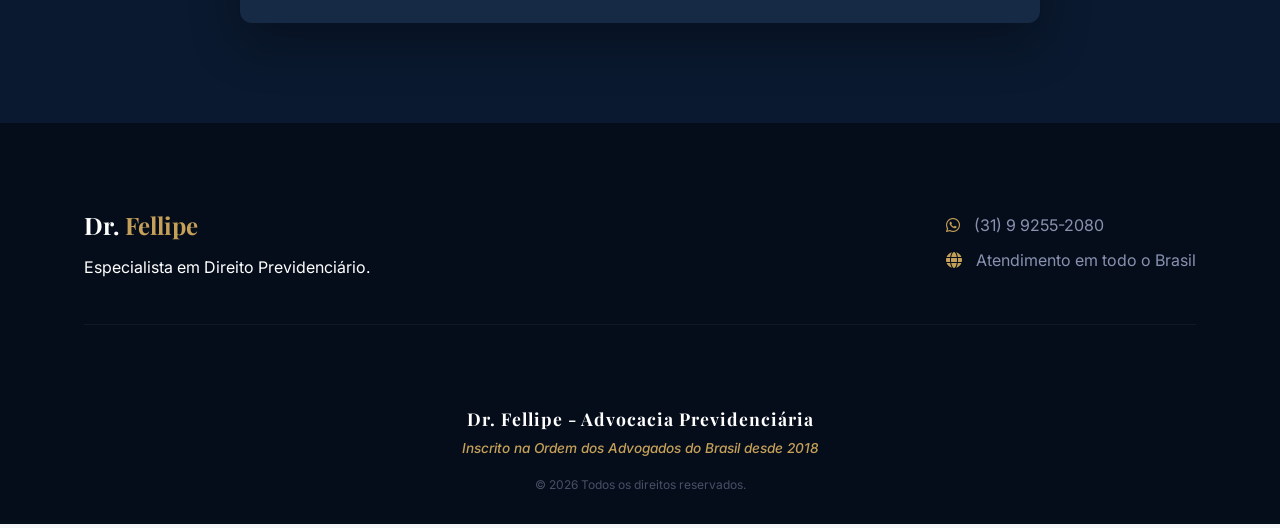
==== commit 3e0ecd98: "Add files via upload" ====
--- a/index.html
+++ b/index.html
@@ -103,9 +103,6 @@
                     <a href="https://wa.me/5531992552080" class="btn-outline">Falar no WhatsApp</a>
                 </div>
             </div>
-            <div class="hero-image">
-                <img src="dr-fellipe.jpg" alt="Dr. Fellipe - Advogado Previdenciarista">
-            </div>
         </div>
     </section>
 
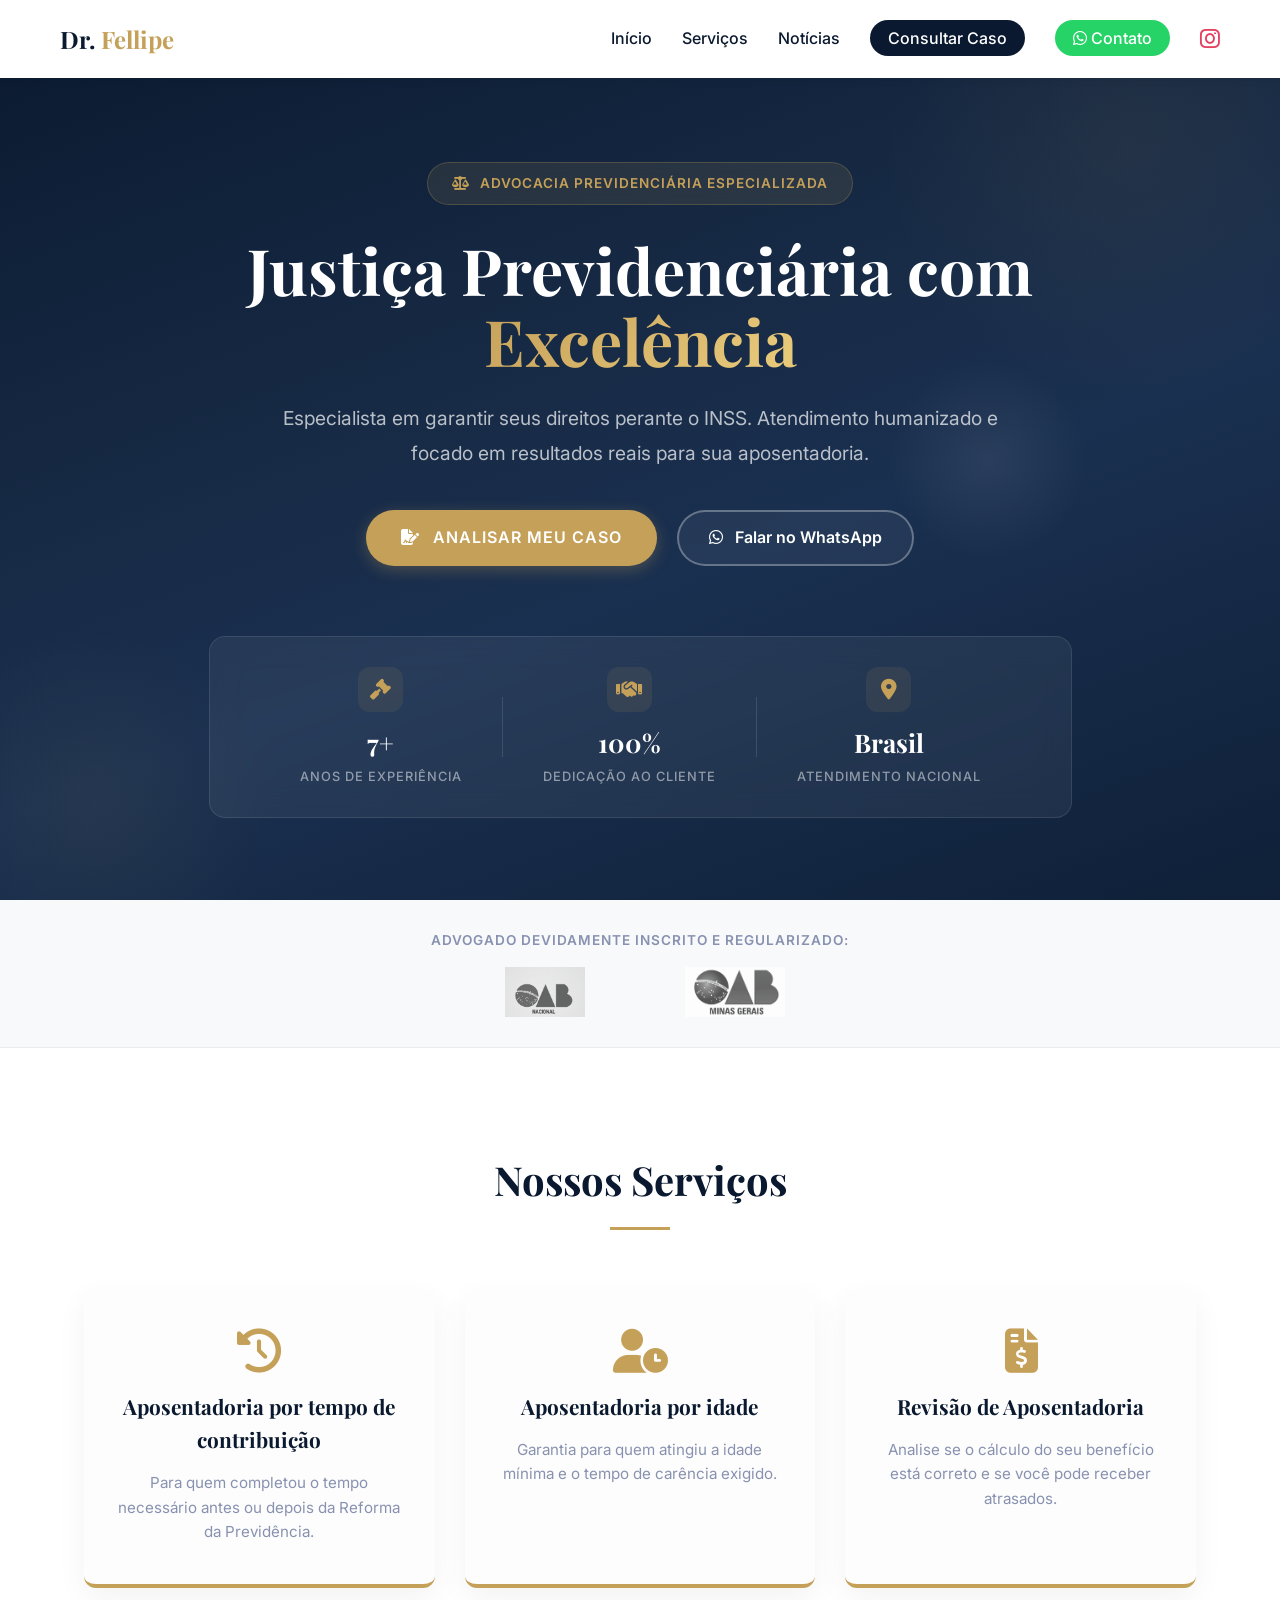
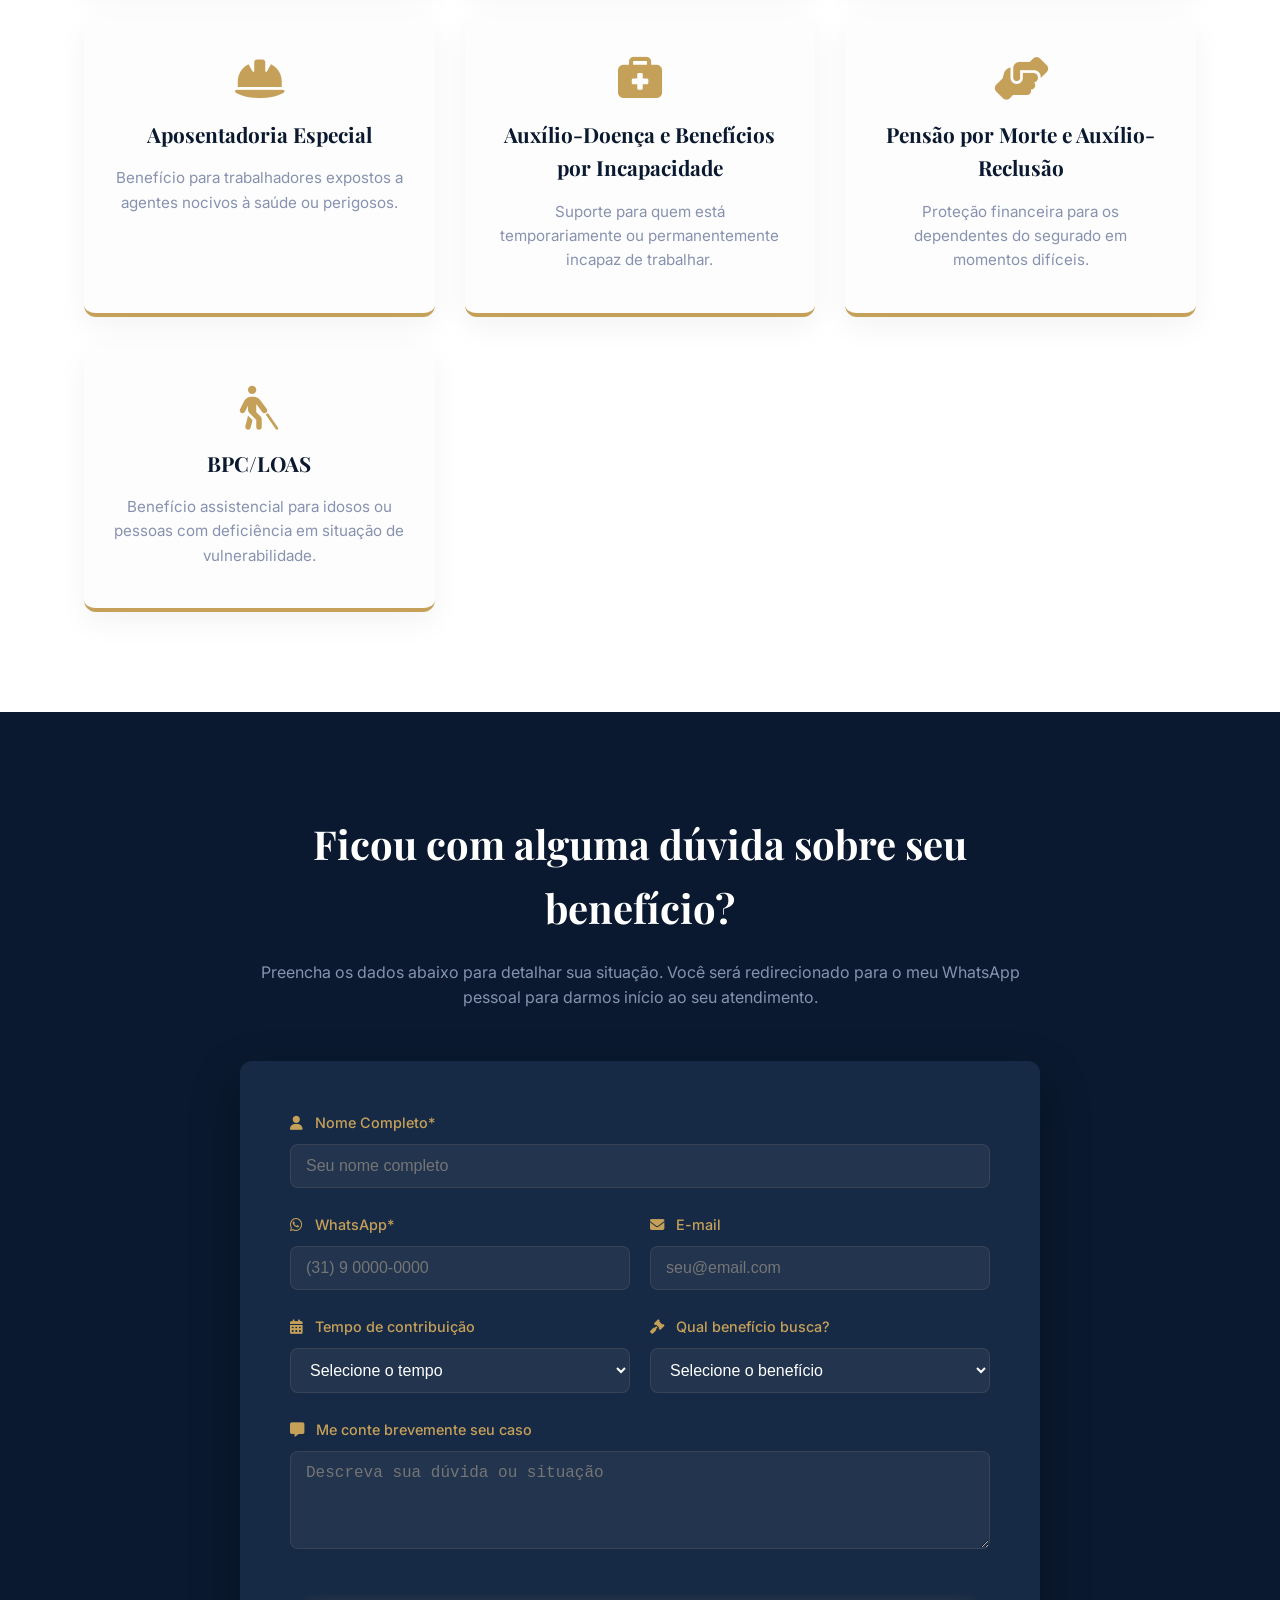
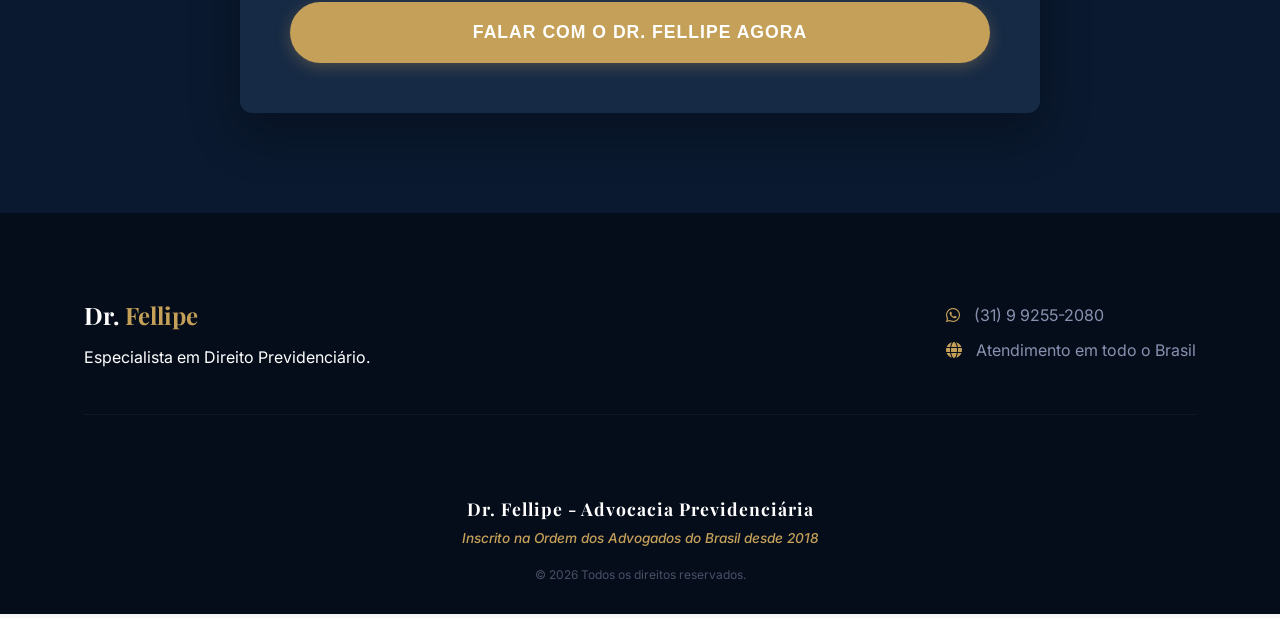
==== commit 77929e92: "Add files via upload" ====
--- a/index.html
+++ b/index.html
@@ -91,16 +91,42 @@
 
     <!-- Hero Section -->
     <section id="home" class="hero reveal">
+        <!-- Decorative floating elements -->
+        <div class="hero-decoration">
+            <div class="hero-shape hero-shape-1"></div>
+            <div class="hero-shape hero-shape-2"></div>
+            <div class="hero-shape hero-shape-3"></div>
+        </div>
 
         <div class="container hero-content">
             <div class="hero-text">
+                <span class="hero-badge"><i class="fas fa-scale-balanced"></i> Advocacia Previdenciária Especializada</span>
                 <h1>Justiça Previdenciária com <span class="highlight">Excelência</span></h1>
                 <p>Especialista em garantir seus direitos perante o INSS. Atendimento humanizado e focado em resultados
                     reais para sua aposentadoria.</p>
                 <div class="hero-btns">
-                    <a href="#analise" class="btn btn-gold">Analisar meu caso</a>
-
-                    <a href="https://wa.me/5531992552080" class="btn-outline">Falar no WhatsApp</a>
+                    <a href="#analise" class="btn btn-gold"><i class="fas fa-file-signature"></i> Analisar meu caso</a>
+                    <a href="https://wa.me/5531992552080" class="btn-outline"><i class="fab fa-whatsapp"></i> Falar no WhatsApp</a>
+                </div>
+            </div>
+
+            <div class="hero-stats">
+                <div class="hero-stat">
+                    <div class="hero-stat-icon"><i class="fas fa-gavel"></i></div>
+                    <div class="hero-stat-number">7+</div>
+                    <div class="hero-stat-label">Anos de Experiência</div>
+                </div>
+                <div class="hero-stat-divider"></div>
+                <div class="hero-stat">
+                    <div class="hero-stat-icon"><i class="fas fa-handshake"></i></div>
+                    <div class="hero-stat-number">100%</div>
+                    <div class="hero-stat-label">Dedicação ao Cliente</div>
+                </div>
+                <div class="hero-stat-divider"></div>
+                <div class="hero-stat">
+                    <div class="hero-stat-icon"><i class="fas fa-map-marker-alt"></i></div>
+                    <div class="hero-stat-number">Brasil</div>
+                    <div class="hero-stat-label">Atendimento Nacional</div>
                 </div>
             </div>
         </div>
--- a/style.css
+++ b/style.css
@@ -288,105 +288,247 @@
 
 /* Hero Section */
 .hero {
-    padding: 180px 5% 100px;
-    background: linear-gradient(135deg, #ffffff 0%, #f0f4f8 100%);
-    min-height: 90vh;
-    display: flex;
-    align-items: center;
+    padding: 160px 5% 80px;
+    background: linear-gradient(160deg, #0A192F 0%, #172A45 40%, #1a3050 60%, #0f2038 100%);
+    min-height: 100vh;
+    display: flex;
+    align-items: center;
+    position: relative;
+    overflow: hidden;
+}
+
+/* Decorative floating shapes */
+.hero-decoration {
+    position: absolute;
+    inset: 0;
+    pointer-events: none;
+    z-index: 0;
+}
+
+.hero-shape {
+    position: absolute;
+    border-radius: 50%;
+    opacity: 0.07;
+}
+
+.hero-shape-1 {
+    width: 500px;
+    height: 500px;
+    background: radial-gradient(circle, var(--accent-gold), transparent 70%);
+    top: -100px;
+    right: -100px;
+    animation: float-shape 8s ease-in-out infinite;
+}
+
+.hero-shape-2 {
+    width: 350px;
+    height: 350px;
+    background: radial-gradient(circle, var(--accent-gold), transparent 70%);
+    bottom: -80px;
+    left: -80px;
+    animation: float-shape 10s ease-in-out infinite reverse;
+}
+
+.hero-shape-3 {
+    width: 200px;
+    height: 200px;
+    background: radial-gradient(circle, #ffffff, transparent 70%);
+    top: 40%;
+    right: 15%;
+    animation: float-shape 12s ease-in-out infinite 2s;
+}
+
+@keyframes float-shape {
+    0%, 100% { transform: translate(0, 0) scale(1); }
+    33% { transform: translate(20px, -30px) scale(1.05); }
+    66% { transform: translate(-15px, 20px) scale(0.95); }
 }
 
 .hero-content {
-    display: grid;
-    grid-template-columns: 1fr 1fr;
-    gap: 50px;
-    align-items: center;
+    display: flex;
+    flex-direction: column;
+    align-items: center;
+    text-align: center;
+    position: relative;
+    z-index: 1;
+}
+
+/* Hero Badge */
+.hero-badge {
+    display: inline-flex;
+    align-items: center;
+    gap: 10px;
+    background: rgba(197, 160, 89, 0.12);
+    border: 1px solid rgba(197, 160, 89, 0.25);
+    color: var(--accent-gold);
+    padding: 10px 24px;
+    border-radius: 50px;
+    font-size: 0.85rem;
+    font-weight: 600;
+    letter-spacing: 1px;
+    text-transform: uppercase;
+    margin-bottom: 30px;
+    backdrop-filter: blur(10px);
+    animation: badge-glow 3s ease-in-out infinite;
+}
+
+@keyframes badge-glow {
+    0%, 100% { box-shadow: 0 0 15px rgba(197, 160, 89, 0.1); }
+    50% { box-shadow: 0 0 25px rgba(197, 160, 89, 0.2); }
 }
 
 .hero-text h1 {
-    font-size: 3.5rem;
-    line-height: 1.2;
+    font-size: 4rem;
+    line-height: 1.1;
     margin-bottom: 25px;
-    background: linear-gradient(to right, var(--primary-dark) 20%, var(--accent-gold) 40%, var(--accent-gold) 60%, var(--primary-dark) 80%);
+    color: var(--white);
+    max-width: 950px;
+    width: 100%;
+    margin-left: auto;
+    margin-right: auto;
+    text-align: center;
+    animation: fade-up 1s ease-out forwards;
+}
+
+@keyframes fade-up {
+    from {
+        opacity: 0;
+        transform: translateY(20px);
+    }
+    to {
+        opacity: 1;
+        transform: translateY(0);
+    }
+}
+
+.hero-text h1 .highlight {
+    display: inline-block;
+    color: var(--accent-gold);
+    background: linear-gradient(135deg, var(--accent-gold) 0%, #e8c97a 50%, var(--accent-gold) 100%);
     background-size: 200% auto;
-    color: #000;
+    -webkit-background-clip: text;
     background-clip: text;
-    text-fill-color: transparent;
-    -webkit-background-clip: text;
     -webkit-text-fill-color: transparent;
-    animation: shine 5s linear infinite;
-    text-shadow: 0 10px 20px rgba(0, 0, 0, 0.05);
+    animation: shine 4s linear infinite, glow-pulse 3s ease-in-out infinite;
+    position: relative;
+    padding: 0 5px;
+    font-weight: 700;
+}
+
+@keyframes glow-pulse {
+    0%, 100% { text-shadow: 0 0 10px rgba(197, 160, 89, 0); }
+    50% { text-shadow: 0 0 20px rgba(197, 160, 89, 0.4); }
 }
 
 @keyframes shine {
-    to {
-        background-position: 200% center;
-    }
-}
-
-.hero-text h1 .highlight {
-    color: inherit;
-    background: none;
+    to { background-position: 200% center; }
 }
 
 .hero-text p {
     font-size: 1.2rem;
-    color: var(--text-muted);
+    color: rgba(255, 255, 255, 0.7);
     margin-bottom: 40px;
+    max-width: 750px;
+    line-height: 1.8;
+    margin-left: auto;
+    margin-right: auto;
+    text-align: center;
+    animation: fade-up 1s ease-out 0.3s forwards;
+    opacity: 0;
 }
 
 .hero-btns {
     display: flex;
     gap: 20px;
+    justify-content: center;
+    flex-wrap: wrap;
+    animation: fade-up 1s ease-out 0.6s forwards;
+    opacity: 0;
+}
+
+.hero-btns .btn-gold i,
+.hero-btns .btn-outline i {
+    margin-right: 8px;
 }
 
 .btn-outline {
-    border: 2px solid var(--primary-dark);
-    color: var(--primary-dark);
+    border: 2px solid rgba(255, 255, 255, 0.3);
+    color: var(--white);
     padding: 13px 30px;
     border-radius: 50px;
     font-weight: 600;
-}
-
-.hero-image {
-    position: relative;
-}
-
-.hero-image img {
-    width: 100%;
-    border-radius: 20px;
-    box-shadow: 0 20px 40px rgba(0, 0, 0, 0.15);
-    border: 1px solid rgba(197, 160, 89, 0.2);
-    display: block;
-    transition: var(--transition);
-}
-
-.hero-image::after {
-    content: '';
-    position: absolute;
-    inset: -15px;
-    border: 2px solid var(--accent-gold);
-    border-radius: 25px;
-    z-index: -1;
-    opacity: 0.3;
-    animation: pulse-border 3s infinite ease-in-out;
-}
-
-@keyframes pulse-border {
-    0% {
-        transform: scale(1);
-        opacity: 0.1;
-    }
-
-    50% {
-        transform: scale(1.02);
-        opacity: 0.3;
-    }
-
-    100% {
-        transform: scale(1);
-        opacity: 0.1;
-    }
-}
+    backdrop-filter: blur(5px);
+    background: rgba(255, 255, 255, 0.05);
+}
+
+.btn-outline:hover {
+    border-color: var(--accent-gold);
+    color: var(--accent-gold);
+    background: rgba(197, 160, 89, 0.1);
+    transform: translateY(-3px);
+}
+
+/* Hero Stats Bar */
+.hero-stats {
+    display: flex;
+    align-items: center;
+    justify-content: center;
+    gap: 0;
+    margin-top: 70px;
+    margin-left: auto;
+    margin-right: auto;
+    background: rgba(255, 255, 255, 0.06);
+    border: 1px solid rgba(255, 255, 255, 0.1);
+    border-radius: 16px;
+    padding: 30px 50px;
+    backdrop-filter: blur(15px);
+    width: fit-content;
+}
+
+.hero-stat {
+    display: flex;
+    flex-direction: column;
+    align-items: center;
+    padding: 0 40px;
+}
+
+.hero-stat-icon {
+    font-size: 1.3rem;
+    color: var(--accent-gold);
+    margin-bottom: 10px;
+    width: 45px;
+    height: 45px;
+    display: flex;
+    align-items: center;
+    justify-content: center;
+    background: rgba(197, 160, 89, 0.1);
+    border-radius: 12px;
+}
+
+.hero-stat-number {
+    font-family: var(--font-heading);
+    font-size: 1.6rem;
+    font-weight: 700;
+    color: var(--white);
+    margin-bottom: 4px;
+}
+
+.hero-stat-label {
+    font-size: 0.8rem;
+    color: rgba(255, 255, 255, 0.5);
+    text-transform: uppercase;
+    letter-spacing: 1px;
+    font-weight: 500;
+}
+
+.hero-stat-divider {
+    width: 1px;
+    height: 60px;
+    background: rgba(255, 255, 255, 0.12);
+}
+
+/* Hero image styles removed (photo deleted) */
+
 
 
 /* Trust / OAB Logos Section */
@@ -689,23 +831,22 @@
 
 /* Responsive */
 @media (max-width: 992px) {
-    .hero-content {
-        grid-template-columns: 1fr;
-        text-align: center;
-    }
-
-    .hero-btns {
-        justify-content: center;
-    }
-
-    .hero-image {
-        order: -1;
-        max-width: 500px;
-        margin: 0 auto;
-    }
-
     .hero-text h1 {
-        font-size: 2.5rem;
+        font-size: 2.8rem;
+    }
+
+    .hero-stats {
+        padding: 25px 20px;
+        flex-wrap: wrap;
+        gap: 20px;
+    }
+
+    .hero-stat {
+        padding: 0 25px;
+    }
+
+    .hero-stat-divider {
+        display: none;
     }
 
     .form-row {
